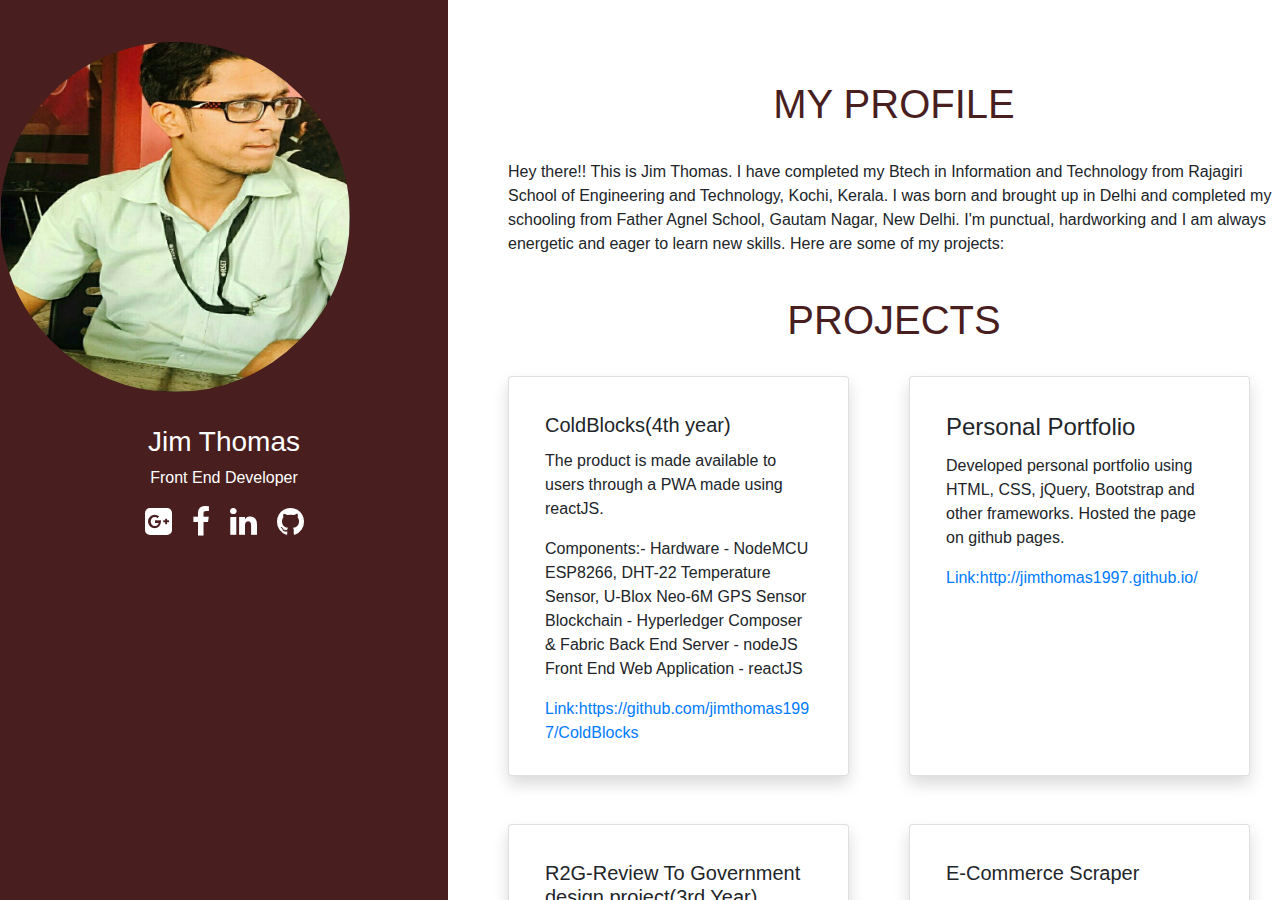
==== index.html @ 87907940 "added readme file" ====
<!DOCTYPE html>
<html>

<head>
	<link rel="stylesheet" href="main.css">
	<meta name="viewport" content="width=device-width, initial-scale=1.0">
	<meta name="keywords" content="Jim Thomas, Jim, Rajagiri, Rajagiri School of Engineering and Technology,
	Front End Developer, Web Scraping, Web Scraping in python, AngularJS, reactJs, Rajagiri Front End Developer,
	Information Technology, Rset, User interface, jmthms833@gmail.com Delhi, New Delhi, Kochi, Kottayam, HTML, CSS, JavaScript">
	<meta name="description" content="Hey! This is Jim Thomas, Front End Developer. I have completed my Engineering from
	Rajagiri School of Engineering and Technology">
	<link href="https://fonts.googleapis.com/css?family=Open+Sans:300,600,700&display=swap" rel="stylesheet">
	<link rel="stylesheet" href="https://maxcdn.bootstrapcdn.com/bootstrap/4.3.1/css/bootstrap.min.css">
	<script src="https://ajax.googleapis.com/ajax/libs/jquery/3.4.1/jquery.min.js"></script>
	<script src="https://cdnjs.cloudflare.com/ajax/libs/popper.js/1.14.7/umd/popper.min.js"></script>
	<script src="https://maxcdn.bootstrapcdn.com/bootstrap/4.3.1/js/bootstrap.min.js"></script>
	<link rel="stylesheet" href="https://cdnjs.cloudflare.com/ajax/libs/font-awesome/4.7.0/css/font-awesome.min.css">
	<link rel="stylesheet" href="https://cdnjs.cloudflare.com/ajax/libs/animate.css/3.5.2/animate.min.css">
	<link href="https://unpkg.com/aos@2.3.1/dist/aos.css" rel="stylesheet">
	<title>Jim Thomas | Front End Developer | Rajagiri</title>
</head>

<body>
	<div class="container">

		<div class="split left ">
			<div class="header-container">
				<img src="jim.jpg" class="section-one--img" />
				<div class="text-container">
					<h3 class="text-white text-center">Jim Thomas</h3>
					<p class="text-white text-center">Front End Developer</p>
				</div>
			</div>
			<div class="left-fixed-icons">
				<a href="mailto:jmthms833@gmail.com" target="_blank"><i style=color:white class="fa fa-2x fa-google-plus-square" data-aos="fade-up" data-aos-delay="300"
					data-aos-offset="-300"></i></a>
				<a href="https://www.facebook.com/profile.php?id=100001721288539" target="_blank"><i style=color:white class="fa fa-2x fa-facebook-f" data-aos="fade-up" data-aos-delay="350"
					data-aos-offset="-300"></i></a>
				<a href="https://www.linkedin.com/in/jim-thomas97/" target="_blank"><i style=color:white class="fa fa-2x fa-linkedin" data-aos="fade-up" data-aos-delay="400"
					data-aos-offset="-300"></i></a>
				<a href="https://github.com/jimthomas1997" target="_blank"><i style=color:white class="fa fa-2x fa-github" data-aos="fade-up" data-aos-delay="450"
					data-aos-offset="-300"></i></a>
			</div>

		</div>




		<div class="split right">

			<section class="section-one">
				<h1>MY PROFILE</h1>
				<br>
				<div class="section-one--para">
					<p>Hey there!! This is Jim Thomas. I have completed my Btech in Information and
						Technology from Rajagiri School of Engineering and Technology, Kochi, Kerala.
						I was born and brought up in Delhi and completed my schooling from Father Agnel School, Gautam
						Nagar, New Delhi. I'm punctual, hardworking and I am always energetic and eager to learn new skills.
						Here are some of my projects:
					</p>
				</div><br>
				<h1>PROJECTS</h1><br>
				<div class="row">

					<div class="col-sm-6">
						<div class="card shadow p-3 mb-5 bg-white rounded ">
							<div class="card-body">
								<h5 class="card-title">ColdBlocks(4th year)</h5>
								<p class="card-text">
									The product is made available to users through a PWA made using reactJS.</p>
								<p>Components:- Hardware - NodeMCU ESP8266, DHT-22 Temperature Sensor, U-Blox Neo-6M GPS Sensor
									Blockchain - Hyperledger Composer & Fabric
									Back End Server - nodeJS
									Front End Web Application - reactJS</p>	
								<a href="https://github.com/jimthomas1997/ColdBlocks">Link:https://github.com/jimthomas1997/ColdBlocks</a>
							</div>
						</div>
					</div>

					<div class="col-sm-6">
						<div class="card shadow p-3 mb-5 bg-white rounded">
							<div class="card-body">
								<h4 class="card-title">Personal Portfolio</h4>
								<p class="card-text">Developed personal portfolio using HTML, CSS, jQuery, Bootstrap and
									other frameworks. Hosted the page on github pages.</p>
									<a href="http://jimthomas1997.github.io/">Link:http://jimthomas1997.github.io/</a>
							</div>
						</div>
					</div>

					<div class="col-sm-6">
						<div class="card shadow p-3 mb-5 bg-white rounded">
							<div class="card-body">
								<h5 class="card-title">R2G-Review To Government design project(3rd Year)</h5>
								<p class="card-text">R2G is a review analysis project that scrapes reviews using scrapy
									and then analyses them using VADER. Reviews were scraped from consumer forum
									websites. Plotting of results was done using matplotlib. </p>
								
							</div>
						</div>
					</div>

					<div class="col-sm-6">
						<div class="card shadow p-3 mb-5 bg-white rounded">
							<div class="card-body">
								<h5 class="card-title">E-Commerce Scraper</h5>
								<p class="card-text">Python program to scrape out information from 
									flipkart/olx using BeautifulSoup and requests. </p>
								<h6> To install:</h6>
								<p>pip install beautifulsoup4,
								pip install requests</p>
								<a href="https://github.com/jimthomas1997/ecommerce-scrapper">Link:https://github.com/jimthomas1997/ecommerce-scrapper</a>
							</div>
						</div>
					</div>
				</div>

			</section>

			<section class="section-two">

				<h1>EDUCATION</h1>
				<div class="row">
					<div class="col-sm-6">
						<div class="card">
							<div class="card-body">
								<h3 class="card-title">Btech in Information Technology(KTU)</h3>
								<h5 style=font-weight:normal class="card-text">Rajagiri School of Engineering and
									Technology, Kakkanad, Kochi</h5>
								<h5 style=font-weight:normal class="card-text">CGPA: 8.39</h5>

							</div>
						</div>
					</div>
				</div>
				<div class="row">
					<div class="col-sm-6 offset-xl-6">
						<div class="card">
							<div class="card-body">
								<h3 class="card-title">XII (CBSE)</h3>
								<h5 style=font-weight:normal class="card-text">Father Agnel School, Gautam Nagar, New
									Delhi
								</h5>
								<h5 style=font-weight:normal class="card-text">Percentage: 83.6</h5>

							</div>
						</div>
					</div>
				</div>

				<div class="row">
					<div class="col-sm-6">
						<div class="card">
							<div class="card-body">
								<h3 class="card-title">X (CBSE)</h3>
								<h5 style=font-weight:normal class="card-text">Father Agnel School, Gautam Nagar, New
									Delhi
								</h5>
								<h5 style=font-weight:normal class="card-text">CGPA: 8.4</h5>

							</div>
						</div>
					</div>
				</div>

			</section>

			<section class="section-three">
				<h1>SKILLS</h1><br>
				<p><b>Technical Skills: </b>C++, C, C#, Java, AngularJs, reactJs Python,javascript,PL-SQL, HTML5, CSS,jQuery,Bootstrap, Assembly
					Language 8085/8051</p>
				<p><b>Operating System: </b>Windows, Ubuntu</p>
				<p><b>Software: </b>CISCO packet tracer, star UML, KEIL-IDE</p>
			</section>


			<section class="section-four">
				<h1>CO-CURRICULAR</h1><br>
				<p>1st prize for UI/UX in mini hackathon(2018)</p>
				<p>2nd position in coding competition CODE-ERA by CSI</p>
				<p>Volunteered for Joshtalks@Kochi,2017</p> 
				<p>Volunteered for ICFOSS Fest,2018</p>
				<p>3rd year IT branch Representative</p>
				<p>Member of the Finance Ministry of Father Agnel School, Delhi(2016 batch)</p>
				<p>Completed <b>NPTEL</b> Online Certification course on <b>BIG DATA COMPUTING</b> with a
					consolidated score of 74 %.</p>
				<br><br> <br><br><br><br><br><br><br><br> <br><br><br><br><br><br>
			</section>
		</div>
	</div>
	<script src="https://unpkg.com/aos@2.3.1/dist/aos.js"></script>
	<script>
		AOS.init();
	</script>

</body>

</html>
---- main.css ----
.section-one {
	padding: 60px 0 0 60px;
}

.section-two {
	padding: 120px 0 0 60px;
}

.section-three {
	padding: 120px 0 0 60px;
}

.section-four {
	padding: 120px 0 0 60px;
}

.section-one--img {
	height: 400px;
	width: 400px;
	border-radius: 750px;
	margin-top: 10%;
	margin-left: 30px;
}

h1 {
	/* padding-right: 57px; */
	color:#481E1E;

}

.section-one--para {
	/* margin-right: 20px;
	text-align: justify; */
	display: flex;
	flex-direction: column;
	justify-content: center;
}

.section-one--content_right {
	display: flex;
	flex-direction: column;
	justify-content: center;
}

.left-fixed-icons {
	display: flex;
	flex-direction: row;
	justify-content: center;
}

.left-fixed-icons .fa {
	padding: 0 10px;
	cursor: pointer;
}

h1 {
	text-align: center;
}


.section-one .card {
	height: 400px;
	margin-bottom: 30px;
	margin-right: 30px;
}



.section-two .card {
	text-align: center;
	border: none;
	height: 200px;
	margin-bottom: 30px;
	margin-right: 30px;
	width: 350px;
}




.split {
	height: 100%;
	position: fixed;
	z-index: 1;
	top: 0;
	overflow-x: hidden;
	padding-top: 20px;
}

.left {
	width: 35%;
	left: 0;
	background-color: hsl(0, 42%, 20%);
	overflow-y: hidden;
}

.left h3 {
	padding-top: 10px;
}

.right {
	width: 65%;
	right: 0;
	background-color: white;
}


.item {
	width: 200px;
	height: 200px;
	margin: 50px auto;
	padding-top: 75px;
	background: rgba(255, 85, 0, .7);
	text-align: center;
	color: #4E4C48;
	font-size: 1.5em;
}


@media only screen and (max-width: 1360px) {
	.section-one--img {
		align: center;
		height: 350px;
		width: 350px;
		border-radius: 750px;
		margin: 5% auto;

	}

}

@media (max-width: 767px) {
	.section-one--img {


		height: 150px;
		width: 150px;
		border-radius: 750px;
		/* margin: 5% auto; */

	}

	.header-container{
		display: flex;
		flex-direction: row;
		justify-content: space-around;
	}

	.header-container h3{
		/* height:50%; */
		margin: 0;
	}

	.header-container p{
		/* height: 50%; */
		margin: 0;
	}

	.text-container{
		display: flex;
		flex-direction: column;
		justify-content: center;
		margin: 16px;
	}

	.left {
		position: absolute;
		width: 100%;
		background-color: hsl(0, 42%, 20%);
		height: 50%;


	}

	.right {
		float: none;
		margin-top: 70%;
		width: 100%;
		right: 0;
		background-color: white;
	}

	.right .section-one {

		margin-top: -50px;
		padding-left: 15px;
		padding-right: 15px;

	}

	.section-one .card {
		min-height: 327px;
		margin: 0 0 30px 0 !important;
	}

	.section-one--para {
		padding: 0 0 10px 10px;
		/* margin-right: 60px; */
		text-align: justify;
	}

	h1 {
		/* padding-right: 57px; */
		color:#481E1E;

	}


	.section-two {
		padding-left: 10px
	}

	.section-two .card{
		width:100%;
		text-align: center;
	}


	.section-two h1 {
		padding: 0px
	}

	.section-three {
		padding-left: 0px;
		text-align: center;
	}

	.section-three h1 {
		padding: 0px
	}

	.section-four {
		padding-left: 0px;
		text-align: center;
	}

	

}
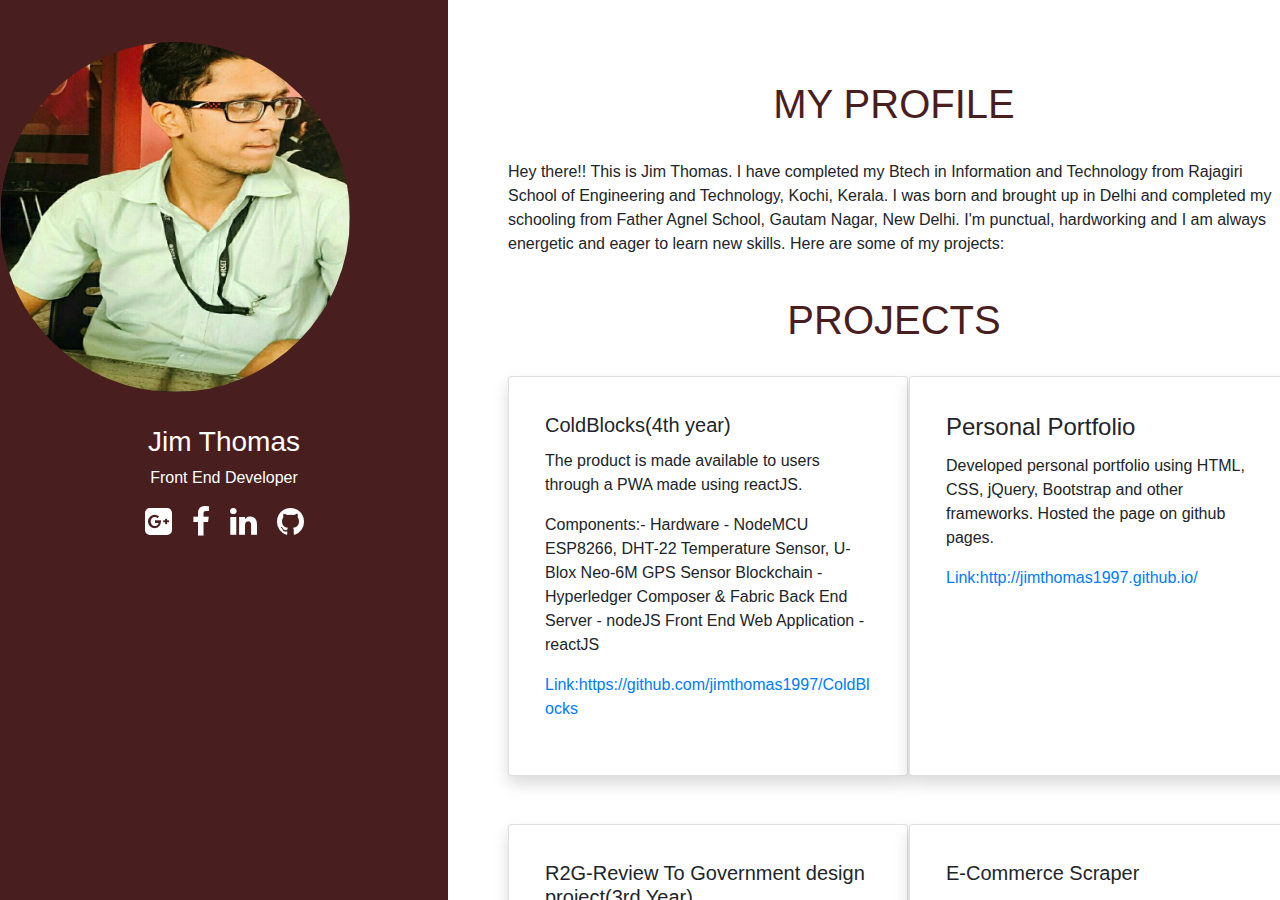
==== commit 381e4f3c: "Education section modified" ====
--- a/index.html
+++ b/index.html
@@ -9,6 +9,7 @@
 	Information Technology, Rset, User interface, jmthms833@gmail.com Delhi, New Delhi, Kochi, Kottayam, HTML, CSS, JavaScript">
 	<meta name="description" content="Hey! This is Jim Thomas, Front End Developer. I have completed my Engineering from
 	Rajagiri School of Engineering and Technology">
+	<meta property="og:image" content="https://user-images.githubusercontent.com/41678679/93890097-997e2180-fd07-11ea-998e-49adaa3a0759.jpg" />
 	<link href="https://fonts.googleapis.com/css?family=Open+Sans:300,600,700&display=swap" rel="stylesheet">
 	<link rel="stylesheet" href="https://maxcdn.bootstrapcdn.com/bootstrap/4.3.1/css/bootstrap.min.css">
 	<script src="https://ajax.googleapis.com/ajax/libs/jquery/3.4.1/jquery.min.js"></script>
@@ -120,7 +121,7 @@
 
 			<section class="section-two">
 
-				<h1>EDUCATION</h1>
+				<!-- <h1>EDUCATION</h1>
 				<div class="row">
 					<div class="col-sm-6">
 						<div class="card">
@@ -162,7 +163,57 @@
 							</div>
 						</div>
 					</div>
-				</div>
+				</div> -->
+				<h1>EDUCATION</h1>
+				<section class="card-list">
+					<article class="card">
+						<header class="card-header">
+							<h3 class="card-title">Btech in Information Technology(KTU)</h3>
+						</header>
+						<div class="card-body">
+								
+								<h5 style=font-weight:normal class="card-text">Rajagiri School of Engineering and
+									Technology, Kakkanad, Kochi</h5>
+								<h5 style=font-weight:normal class="card-text">CGPA: 8.39</h5>
+								</div>
+					  
+					</article>
+			  
+			  
+			  
+					<article class="card">
+						<header class="card-header">
+							<h3 class="card-title">XII (CBSE)</h3>
+						</header>
+							<div class="card-body">
+								
+								<h5 style=font-weight:normal class="card-text">Father Agnel School, Gautam Nagar, New
+									Delhi
+								</h5>
+								<h5 style=font-weight:normal class="card-text">Percentage: 83.6</h5>
+
+							</div>
+					  
+					</article>
+			  
+			  
+			  
+			  
+					<article class="card">
+						<header class="card-header">
+							<h3 class="card-title">X (CBSE)</h3>
+						</header>
+						<div class="card-body">
+							
+							<h5 style=font-weight:normal class="card-text">Father Agnel School, Gautam Nagar, New
+								Delhi
+							</h5>
+							<h5 style=font-weight:normal class="card-text">CGPA: 8.4</h5>
+
+						</div>
+					 
+					</article>
+				</section>
 
 			</section>
 
--- a/main.css
+++ b/main.css
@@ -65,7 +65,7 @@
 }
 
 
-
+/* 
 .section-two .card {
 	text-align: center;
 	border: none;
@@ -73,7 +73,7 @@
 	margin-bottom: 30px;
 	margin-right: 30px;
 	width: 350px;
-}
+} */
 
 
 
@@ -116,6 +116,92 @@
 	font-size: 1.5em;
 }
 
+.card-list {
+    display: flex;
+    padding: 3rem;
+    /* overflow-x: scroll; */
+}
+
+.card-list::-webkit-scrollbar {
+    width: 10px;
+    height: 10px;
+}
+.card-list::-webkit-scrollbar-thumb {
+    background: #201c29;
+    border-radius: 5px;
+    box-shadow: inset 1px 1px 1px hsla(0,0%,100%,.25), inset -2px -2px 2px rgba(0,0,0,.25);
+}
+
+.card-list::-webkit-scrollbar-track {
+    background: linear-gradient(90deg,#201c29,#201c29 1px,#17141d 0,#17141d);
+}
+
+
+.card {
+    height: 350px;
+    width: 400px;
+    min-width: 250px;
+    padding: 1.5rem;
+    border-radius: 16px;
+    background: #17141d;
+    box-shadow: -1rem 0 3rem #000;
+    display: flex;
+    flex-direction: column;
+    transition: .2s;
+    margin: 0;
+    scroll-snap-align: start;
+    clear: both;
+    position: relative;
+}
+
+.card:focus-within~.card, .card:hover~.card {
+    transform: translateX(130px);
+}
+
+.card:hover {
+    transform: translateY(-1rem);
+}
+
+.card:not(:first-child) {
+    margin-left: -130px;
+}
+
+
+.card-header {
+	margin-bottom: auto;
+	height:120px;
+	color:#481E1E
+	
+}
+
+.card-header p {
+    font-size: 14px;
+    margin: 0 0 1rem;
+    color: #7a7a8c;
+}
+
+.card-header h2 {
+    font-size: 20px;
+    margin: .25rem 0 auto;
+    text-decoration: none;
+    color: inherit;
+    border: 0;
+    display: inline-block;
+    cursor: pointer;
+}
+
+.card-header h2:hover {
+    background: linear-gradient(90deg,#ff8a00,#e52e71);
+    text-shadow: none;
+    -webkit-text-fill-color: transparent;
+    -webkit-background-clip: text;
+    background-clip: text;
+}
+
+
+
+
+
 
 @media only screen and (max-width: 1360px) {
 	.section-one--img {
@@ -212,7 +298,16 @@
 
 	.section-two .card{
 		width:100%;
-		text-align: center;
+		
+	}
+	.section-two .card h3{
+		font-size:20px;
+		
+	}
+	.section-two .card .card-body h5{
+		font-size:17px;
+
+		
 	}
 
 
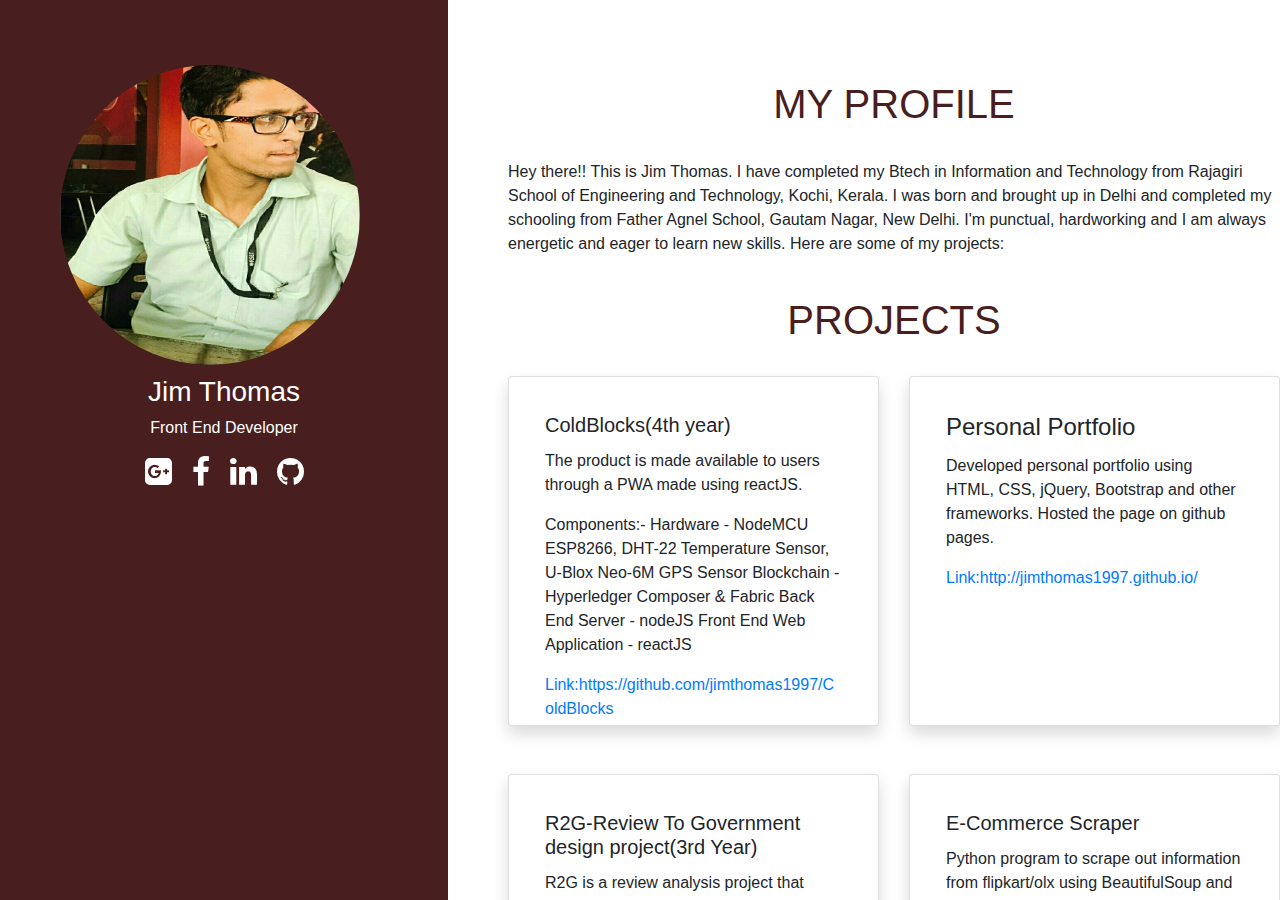
==== commit afd0303d: "meta added" ====
--- a/index.html
+++ b/index.html
@@ -2,126 +2,115 @@
 <html>
 
 <head>
-	<link rel="stylesheet" href="main.css">
-	<meta name="viewport" content="width=device-width, initial-scale=1.0">
-	<meta name="keywords" content="Jim Thomas, Jim, Rajagiri, Rajagiri School of Engineering and Technology,
+    <link rel="stylesheet" href="main.css">
+    <meta name="viewport" content="width=device-width, initial-scale=1.0">
+    <meta name="keywords" content="Jim Thomas, Jim, Engineer, Software Engineer, Engineering, Developer, India, kerala Rajagiri, Rajagiri School of Engineering and Technology,
 	Front End Developer, Web Scraping, Web Scraping in python, AngularJS, reactJs, Rajagiri Front End Developer,
-	Information Technology, Rset, User interface, jmthms833@gmail.com Delhi, New Delhi, Kochi, Kottayam, HTML, CSS, JavaScript">
-	<meta name="description" content="Hey! This is Jim Thomas, Front End Developer. I have completed my Engineering from
+	Information Technology, Rset, User interface, jmthms833@gmail.com Delhi, New Delhi, kochi, kottayam, HTML, CSS, JavaScript">
+    <meta name="description" content="Hey! This is Jim Thomas, Front End Developer. I have completed my Engineering from
 	Rajagiri School of Engineering and Technology">
-	<meta property="og:image" content="https://user-images.githubusercontent.com/41678679/93890097-997e2180-fd07-11ea-998e-49adaa3a0759.jpg" />
-	<link href="https://fonts.googleapis.com/css?family=Open+Sans:300,600,700&display=swap" rel="stylesheet">
-	<link rel="stylesheet" href="https://maxcdn.bootstrapcdn.com/bootstrap/4.3.1/css/bootstrap.min.css">
-	<script src="https://ajax.googleapis.com/ajax/libs/jquery/3.4.1/jquery.min.js"></script>
-	<script src="https://cdnjs.cloudflare.com/ajax/libs/popper.js/1.14.7/umd/popper.min.js"></script>
-	<script src="https://maxcdn.bootstrapcdn.com/bootstrap/4.3.1/js/bootstrap.min.js"></script>
-	<link rel="stylesheet" href="https://cdnjs.cloudflare.com/ajax/libs/font-awesome/4.7.0/css/font-awesome.min.css">
-	<link rel="stylesheet" href="https://cdnjs.cloudflare.com/ajax/libs/animate.css/3.5.2/animate.min.css">
-	<link href="https://unpkg.com/aos@2.3.1/dist/aos.css" rel="stylesheet">
-	<title>Jim Thomas | Front End Developer | Rajagiri</title>
+    <meta property="og:image" content="https://user-images.githubusercontent.com/41678679/93890097-997e2180-fd07-11ea-998e-49adaa3a0759.jpg" />
+    <link href="https://fonts.googleapis.com/css?family=Open+Sans:300,600,700&display=swap" rel="stylesheet">
+    <link rel="stylesheet" href="https://maxcdn.bootstrapcdn.com/bootstrap/4.3.1/css/bootstrap.min.css">
+    <script src="https://ajax.googleapis.com/ajax/libs/jquery/3.4.1/jquery.min.js"></script>
+    <script src="https://cdnjs.cloudflare.com/ajax/libs/popper.js/1.14.7/umd/popper.min.js"></script>
+    <script src="https://maxcdn.bootstrapcdn.com/bootstrap/4.3.1/js/bootstrap.min.js"></script>
+    <link rel="stylesheet" href="https://cdnjs.cloudflare.com/ajax/libs/font-awesome/4.7.0/css/font-awesome.min.css">
+    <link rel="stylesheet" href="https://cdnjs.cloudflare.com/ajax/libs/animate.css/3.5.2/animate.min.css">
+    <link href="https://unpkg.com/aos@2.3.1/dist/aos.css" rel="stylesheet">
+    <title>Jim Thomas | Front End Developer | Rajagiri</title>
 </head>
 
 <body>
-	<div class="container">
-
-		<div class="split left ">
-			<div class="header-container">
-				<img src="jim.jpg" class="section-one--img" />
-				<div class="text-container">
-					<h3 class="text-white text-center">Jim Thomas</h3>
-					<p class="text-white text-center">Front End Developer</p>
-				</div>
-			</div>
-			<div class="left-fixed-icons">
-				<a href="mailto:jmthms833@gmail.com" target="_blank"><i style=color:white class="fa fa-2x fa-google-plus-square" data-aos="fade-up" data-aos-delay="300"
-					data-aos-offset="-300"></i></a>
-				<a href="https://www.facebook.com/profile.php?id=100001721288539" target="_blank"><i style=color:white class="fa fa-2x fa-facebook-f" data-aos="fade-up" data-aos-delay="350"
-					data-aos-offset="-300"></i></a>
-				<a href="https://www.linkedin.com/in/jim-thomas97/" target="_blank"><i style=color:white class="fa fa-2x fa-linkedin" data-aos="fade-up" data-aos-delay="400"
-					data-aos-offset="-300"></i></a>
-				<a href="https://github.com/jimthomas1997" target="_blank"><i style=color:white class="fa fa-2x fa-github" data-aos="fade-up" data-aos-delay="450"
-					data-aos-offset="-300"></i></a>
-			</div>
-
-		</div>
-
-
-
-
-		<div class="split right">
-
-			<section class="section-one">
-				<h1>MY PROFILE</h1>
-				<br>
-				<div class="section-one--para">
-					<p>Hey there!! This is Jim Thomas. I have completed my Btech in Information and
-						Technology from Rajagiri School of Engineering and Technology, Kochi, Kerala.
-						I was born and brought up in Delhi and completed my schooling from Father Agnel School, Gautam
-						Nagar, New Delhi. I'm punctual, hardworking and I am always energetic and eager to learn new skills.
-						Here are some of my projects:
-					</p>
-				</div><br>
-				<h1>PROJECTS</h1><br>
-				<div class="row">
-
-					<div class="col-sm-6">
-						<div class="card shadow p-3 mb-5 bg-white rounded ">
-							<div class="card-body">
-								<h5 class="card-title">ColdBlocks(4th year)</h5>
-								<p class="card-text">
-									The product is made available to users through a PWA made using reactJS.</p>
-								<p>Components:- Hardware - NodeMCU ESP8266, DHT-22 Temperature Sensor, U-Blox Neo-6M GPS Sensor
-									Blockchain - Hyperledger Composer & Fabric
-									Back End Server - nodeJS
-									Front End Web Application - reactJS</p>	
-								<a href="https://github.com/jimthomas1997/ColdBlocks">Link:https://github.com/jimthomas1997/ColdBlocks</a>
-							</div>
-						</div>
-					</div>
-
-					<div class="col-sm-6">
-						<div class="card shadow p-3 mb-5 bg-white rounded">
-							<div class="card-body">
-								<h4 class="card-title">Personal Portfolio</h4>
-								<p class="card-text">Developed personal portfolio using HTML, CSS, jQuery, Bootstrap and
-									other frameworks. Hosted the page on github pages.</p>
-									<a href="http://jimthomas1997.github.io/">Link:http://jimthomas1997.github.io/</a>
-							</div>
-						</div>
-					</div>
-
-					<div class="col-sm-6">
-						<div class="card shadow p-3 mb-5 bg-white rounded">
-							<div class="card-body">
-								<h5 class="card-title">R2G-Review To Government design project(3rd Year)</h5>
-								<p class="card-text">R2G is a review analysis project that scrapes reviews using scrapy
-									and then analyses them using VADER. Reviews were scraped from consumer forum
-									websites. Plotting of results was done using matplotlib. </p>
-								
-							</div>
-						</div>
-					</div>
-
-					<div class="col-sm-6">
-						<div class="card shadow p-3 mb-5 bg-white rounded">
-							<div class="card-body">
-								<h5 class="card-title">E-Commerce Scraper</h5>
-								<p class="card-text">Python program to scrape out information from 
-									flipkart/olx using BeautifulSoup and requests. </p>
-								<h6> To install:</h6>
-								<p>pip install beautifulsoup4,
-								pip install requests</p>
-								<a href="https://github.com/jimthomas1997/ecommerce-scrapper">Link:https://github.com/jimthomas1997/ecommerce-scrapper</a>
-							</div>
-						</div>
-					</div>
-				</div>
-
-			</section>
-
-			<section class="section-two">
-
-				<!-- <h1>EDUCATION</h1>
+    <div class="container">
+
+        <div class="split left ">
+            <div class="header-container">
+                <img src="jim.jpg" class="section-one--img" />
+                <div class="text-container">
+                    <h3 class="text-white text-center">Jim Thomas</h3>
+                    <p class="text-white text-center">Front End Developer</p>
+                </div>
+            </div>
+            <div class="left-fixed-icons">
+                <a href="mailto:jmthms833@gmail.com" target="_blank"><i style=color:white class="fa fa-2x fa-google-plus-square" data-aos="fade-up" data-aos-delay="300"
+					data-aos-offset="-300"></i></a>
+                <a href="https://www.facebook.com/profile.php?id=100001721288539" target="_blank"><i style=color:white class="fa fa-2x fa-facebook-f" data-aos="fade-up" data-aos-delay="350"
+					data-aos-offset="-300"></i></a>
+                <a href="https://www.linkedin.com/in/jim-thomas97/" target="_blank"><i style=color:white class="fa fa-2x fa-linkedin" data-aos="fade-up" data-aos-delay="400"
+					data-aos-offset="-300"></i></a>
+                <a href="https://github.com/jimthomas1997" target="_blank"><i style=color:white class="fa fa-2x fa-github" data-aos="fade-up" data-aos-delay="450"
+					data-aos-offset="-300"></i></a>
+            </div>
+
+        </div>
+
+
+
+
+        <div class="split right">
+
+            <section class="section-one">
+                <h1>MY PROFILE</h1>
+                <br>
+                <div class="section-one--para">
+                    <p>Hey there!! This is Jim Thomas. I have completed my Btech in Information and Technology from Rajagiri School of Engineering and Technology, Kochi, Kerala. I was born and brought up in Delhi and completed my schooling from Father Agnel
+                        School, Gautam Nagar, New Delhi. I'm punctual, hardworking and I am always energetic and eager to learn new skills. Here are some of my projects:
+                    </p>
+                </div><br>
+                <h1>PROJECTS</h1><br>
+                <div class="row">
+
+                    <div class="col-sm-6">
+                        <div class="card shadow p-3 mb-5 bg-white rounded ">
+                            <div class="card-body">
+                                <h5 class="card-title">ColdBlocks(4th year)</h5>
+                                <p class="card-text">
+                                    The product is made available to users through a PWA made using reactJS.</p>
+                                <p>Components:- Hardware - NodeMCU ESP8266, DHT-22 Temperature Sensor, U-Blox Neo-6M GPS Sensor Blockchain - Hyperledger Composer & Fabric Back End Server - nodeJS Front End Web Application - reactJS</p>
+                                <a href="https://github.com/jimthomas1997/ColdBlocks">Link:https://github.com/jimthomas1997/ColdBlocks</a>
+                            </div>
+                        </div>
+                    </div>
+
+                    <div class="col-sm-6">
+                        <div class="card shadow p-3 mb-5 bg-white rounded">
+                            <div class="card-body">
+                                <h4 class="card-title">Personal Portfolio</h4>
+                                <p class="card-text">Developed personal portfolio using HTML, CSS, jQuery, Bootstrap and other frameworks. Hosted the page on github pages.</p>
+                                <a href="http://jimthomas1997.github.io/">Link:http://jimthomas1997.github.io/</a>
+                            </div>
+                        </div>
+                    </div>
+
+                    <div class="col-sm-6">
+                        <div class="card shadow p-3 mb-5 bg-white rounded">
+                            <div class="card-body">
+                                <h5 class="card-title">R2G-Review To Government design project(3rd Year)</h5>
+                                <p class="card-text">R2G is a review analysis project that scrapes reviews using scrapy and then analyses them using VADER. Reviews were scraped from consumer forum websites. Plotting of results was done using matplotlib. </p>
+
+                            </div>
+                        </div>
+                    </div>
+
+                    <div class="col-sm-6">
+                        <div class="card shadow p-3 mb-5 bg-white rounded">
+                            <div class="card-body">
+                                <h5 class="card-title">E-Commerce Scraper</h5>
+                                <p class="card-text">Python program to scrape out information from flipkart/olx using BeautifulSoup and requests. </p>
+                                <h6> To install:</h6>
+                                <p>pip install beautifulsoup4, pip install requests</p>
+                                <a href="https://github.com/jimthomas1997/ecommerce-scrapper">Link:https://github.com/jimthomas1997/ecommerce-scrapper</a>
+                            </div>
+                        </div>
+                    </div>
+                </div>
+
+            </section>
+
+            <section class="section-two">
+
+                <!-- <h1>EDUCATION</h1>
 				<div class="row">
 					<div class="col-sm-6">
 						<div class="card">
@@ -164,86 +153,81 @@
 						</div>
 					</div>
 				</div> -->
-				<h1>EDUCATION</h1>
-				<section class="card-list">
-					<article class="card">
-						<header class="card-header">
-							<h3 class="card-title">Btech in Information Technology(KTU)</h3>
-						</header>
-						<div class="card-body">
-								
-								<h5 style=font-weight:normal class="card-text">Rajagiri School of Engineering and
-									Technology, Kakkanad, Kochi</h5>
-								<h5 style=font-weight:normal class="card-text">CGPA: 8.39</h5>
-								</div>
-					  
-					</article>
-			  
-			  
-			  
-					<article class="card">
-						<header class="card-header">
-							<h3 class="card-title">XII (CBSE)</h3>
-						</header>
-							<div class="card-body">
-								
-								<h5 style=font-weight:normal class="card-text">Father Agnel School, Gautam Nagar, New
-									Delhi
-								</h5>
-								<h5 style=font-weight:normal class="card-text">Percentage: 83.6</h5>
-
-							</div>
-					  
-					</article>
-			  
-			  
-			  
-			  
-					<article class="card">
-						<header class="card-header">
-							<h3 class="card-title">X (CBSE)</h3>
-						</header>
-						<div class="card-body">
-							
-							<h5 style=font-weight:normal class="card-text">Father Agnel School, Gautam Nagar, New
-								Delhi
-							</h5>
-							<h5 style=font-weight:normal class="card-text">CGPA: 8.4</h5>
-
-						</div>
-					 
-					</article>
-				</section>
-
-			</section>
-
-			<section class="section-three">
-				<h1>SKILLS</h1><br>
-				<p><b>Technical Skills: </b>C++, C, C#, Java, AngularJs, reactJs Python,javascript,PL-SQL, HTML5, CSS,jQuery,Bootstrap, Assembly
-					Language 8085/8051</p>
-				<p><b>Operating System: </b>Windows, Ubuntu</p>
-				<p><b>Software: </b>CISCO packet tracer, star UML, KEIL-IDE</p>
-			</section>
-
-
-			<section class="section-four">
-				<h1>CO-CURRICULAR</h1><br>
-				<p>1st prize for UI/UX in mini hackathon(2018)</p>
-				<p>2nd position in coding competition CODE-ERA by CSI</p>
-				<p>Volunteered for Joshtalks@Kochi,2017</p> 
-				<p>Volunteered for ICFOSS Fest,2018</p>
-				<p>3rd year IT branch Representative</p>
-				<p>Member of the Finance Ministry of Father Agnel School, Delhi(2016 batch)</p>
-				<p>Completed <b>NPTEL</b> Online Certification course on <b>BIG DATA COMPUTING</b> with a
-					consolidated score of 74 %.</p>
-				<br><br> <br><br><br><br><br><br><br><br> <br><br><br><br><br><br>
-			</section>
-		</div>
-	</div>
-	<script src="https://unpkg.com/aos@2.3.1/dist/aos.js"></script>
-	<script>
-		AOS.init();
-	</script>
+                <h1>EDUCATION</h1>
+                <section class="card-list">
+                    <article class="card">
+                        <header class="card-header">
+                            <h3 class="card-title">Btech in Information Technology (KTU)</h3>
+                        </header>
+                        <div class="card-body">
+
+                            <h5 style=font-weight:normal class="card-text">Rajagiri School of Engineering and Technology, Kakkanad, Kochi</h5>
+                            <h5 style=font-weight:normal class="card-text">CGPA: 8.39</h5>
+                        </div>
+
+                    </article>
+
+
+
+                    <article class="card">
+                        <header class="card-header">
+                            <h3 class="card-title">XII (CBSE)</h3>
+                        </header>
+                        <div class="card-body">
+
+                            <h5 style=font-weight:normal class="card-text">Father Agnel School, Gautam Nagar, New Delhi
+                            </h5>
+                            <h5 style=font-weight:normal class="card-text">Percentage: 83.6</h5>
+
+                        </div>
+
+                    </article>
+
+
+
+
+                    <article class="card">
+                        <header class="card-header">
+                            <h3 class="card-title">X (CBSE)</h3>
+                        </header>
+                        <div class="card-body">
+
+                            <h5 style=font-weight:normal class="card-text">Father Agnel School, Gautam Nagar, New Delhi
+                            </h5>
+                            <h5 style=font-weight:normal class="card-text">CGPA: 8.4</h5>
+
+                        </div>
+
+                    </article>
+                </section>
+
+            </section>
+
+            <section class="section-three">
+                <h1>SKILLS</h1><br>
+                <p><b>Technical Skills: </b>C++, C, C#, Java, AngularJs, reactJs Python,javascript,PL-SQL, HTML5, CSS,jQuery,Bootstrap, Assembly Language 8085/8051</p>
+                <p><b>Operating System: </b>Windows, Ubuntu</p>
+                <p><b>Software: </b>CISCO packet tracer, star UML, KEIL-IDE</p>
+            </section>
+
+
+            <section class="section-four">
+                <h1>CO-CURRICULAR</h1><br>
+                <p>1st prize for UI/UX in mini hackathon(2018)</p>
+                <p>2nd position in coding competition CODE-ERA by CSI</p>
+                <p>Volunteered for Joshtalks@Kochi,2017</p>
+                <p>Volunteered for ICFOSS Fest,2018</p>
+                <p>3rd year IT branch Representative</p>
+                <p>Member of the Finance Ministry of Father Agnel School, Delhi(2016 batch)</p>
+                <p>Completed <b>NPTEL</b> Online Certification course on <b>BIG DATA COMPUTING</b> with a consolidated score of 74 %.</p>
+                <br><br> <br><br><br><br><br><br><br><br> <br><br><br><br><br><br>
+            </section>
+        </div>
+    </div>
+    <script src="https://unpkg.com/aos@2.3.1/dist/aos.js"></script>
+    <script>
+        AOS.init();
+    </script>
 
 </body>
 
--- a/main.css
+++ b/main.css
@@ -1,67 +1,65 @@
 .section-one {
-	padding: 60px 0 0 60px;
+    padding: 60px 0 0 60px;
 }
 
 .section-two {
-	padding: 120px 0 0 60px;
+    padding: 120px 0 0 60px;
 }
 
 .section-three {
-	padding: 120px 0 0 60px;
+    padding: 120px 0 0 60px;
 }
 
 .section-four {
-	padding: 120px 0 0 60px;
+    padding: 120px 0 0 60px;
 }
 
 .section-one--img {
-	height: 400px;
-	width: 400px;
-	border-radius: 750px;
-	margin-top: 10%;
-	margin-left: 30px;
+    height: 400px;
+    width: 400px;
+    border-radius: 750px;
+    margin-top: 10%;
+    margin-left: 35px;
 }
 
 h1 {
-	/* padding-right: 57px; */
-	color:#481E1E;
-
+    /* padding-right: 57px; */
+    color: #481E1E;
 }
 
 .section-one--para {
-	/* margin-right: 20px;
+    /* margin-right: 20px;
 	text-align: justify; */
-	display: flex;
-	flex-direction: column;
-	justify-content: center;
+    display: flex;
+    flex-direction: column;
+    justify-content: center;
 }
 
 .section-one--content_right {
-	display: flex;
-	flex-direction: column;
-	justify-content: center;
+    display: flex;
+    flex-direction: column;
+    justify-content: center;
 }
 
 .left-fixed-icons {
-	display: flex;
-	flex-direction: row;
-	justify-content: center;
+    display: flex;
+    flex-direction: row;
+    justify-content: center;
 }
 
 .left-fixed-icons .fa {
-	padding: 0 10px;
-	cursor: pointer;
+    padding: 0 10px;
+    cursor: pointer;
 }
 
 h1 {
-	text-align: center;
-}
-
+    text-align: center;
+}
 
 .section-one .card {
-	height: 400px;
-	margin-bottom: 30px;
-	margin-right: 30px;
+    height: 400px;
+    margin-bottom: 30px;
+    margin-right: 30px;
 }
 
 
@@ -75,45 +73,41 @@
 	width: 350px;
 } */
 
-
-
-
 .split {
-	height: 100%;
-	position: fixed;
-	z-index: 1;
-	top: 0;
-	overflow-x: hidden;
-	padding-top: 20px;
+    height: 100%;
+    position: fixed;
+    z-index: 1;
+    top: 0;
+    overflow-x: hidden;
+    padding-top: 20px;
 }
 
 .left {
-	width: 35%;
-	left: 0;
-	background-color: hsl(0, 42%, 20%);
-	overflow-y: hidden;
+    width: 35%;
+    left: 0;
+    background-color: hsl(0, 42%, 20%);
+    overflow-y: hidden;
 }
 
 .left h3 {
-	padding-top: 10px;
+    padding-top: 10px;
 }
 
 .right {
-	width: 65%;
-	right: 0;
-	background-color: white;
-}
-
+    width: 65%;
+    right: 0;
+    background-color: white;
+}
 
 .item {
-	width: 200px;
-	height: 200px;
-	margin: 50px auto;
-	padding-top: 75px;
-	background: rgba(255, 85, 0, .7);
-	text-align: center;
-	color: #4E4C48;
-	font-size: 1.5em;
+    width: 200px;
+    height: 200px;
+    margin: 50px auto;
+    padding-top: 75px;
+    background: rgba(255, 85, 0, .7);
+    text-align: center;
+    color: #4E4C48;
+    font-size: 1.5em;
 }
 
 .card-list {
@@ -126,16 +120,16 @@
     width: 10px;
     height: 10px;
 }
+
 .card-list::-webkit-scrollbar-thumb {
     background: #201c29;
     border-radius: 5px;
-    box-shadow: inset 1px 1px 1px hsla(0,0%,100%,.25), inset -2px -2px 2px rgba(0,0,0,.25);
+    box-shadow: inset 1px 1px 1px hsla(0, 0%, 100%, .25), inset -2px -2px 2px rgba(0, 0, 0, .25);
 }
 
 .card-list::-webkit-scrollbar-track {
-    background: linear-gradient(90deg,#201c29,#201c29 1px,#17141d 0,#17141d);
-}
-
+    background: linear-gradient(90deg, #201c29, #201c29 1px, #17141d 0, #17141d);
+}
 
 .card {
     height: 350px;
@@ -154,7 +148,8 @@
     position: relative;
 }
 
-.card:focus-within~.card, .card:hover~.card {
+.card:focus-within~.card,
+.card:hover~.card {
     transform: translateX(130px);
 }
 
@@ -166,12 +161,10 @@
     margin-left: -130px;
 }
 
-
 .card-header {
-	margin-bottom: auto;
-	height:120px;
-	color:#481E1E
-	
+    margin-bottom: auto;
+    height: 120px;
+    color: #481E1E
 }
 
 .card-header p {
@@ -191,144 +184,164 @@
 }
 
 .card-header h2:hover {
-    background: linear-gradient(90deg,#ff8a00,#e52e71);
+    background: linear-gradient(90deg, #ff8a00, #e52e71);
     text-shadow: none;
     -webkit-text-fill-color: transparent;
     -webkit-background-clip: text;
     background-clip: text;
 }
 
-
-
-
-
-
 @media only screen and (max-width: 1360px) {
-	.section-one--img {
-		align: center;
-		height: 350px;
-		width: 350px;
-		border-radius: 750px;
-		margin: 5% auto;
-
-	}
-
+    .section-one--img {
+        margin-left: 60px;
+        height: 350px;
+        width: 350px;
+        border-radius: 750px;
+    }
+    .section-two .card .card-header .card-title {
+        font-size: 20px;
+        text-align: left;
+    }
+}
+
+@media only screen and (max-width: 1305px) {
+    .section-one--img {
+        margin-left: 60px;
+        height: 300px;
+        width: 300px;
+    }
+    .section-one .row .card {
+        height: 350px;
+        width: 100%;
+    }
+    .section-two .card .card-header .card-title {
+        font-size: 20px;
+        text-align: left;
+    }
+}
+
+@media only screen and (max-width: 1226px) {
+    .section-one--img {
+        margin-left: 60px;
+        height: 250px;
+        width: 250px;
+    }
+    .section-one .row .card {
+        height: 450px;
+        width: 100%;
+    }
+}
+
+@media only screen and (max-width: 950px) {
+    .section-one--img {
+        margin-left: 60px;
+        height: 200px;
+        width: 200px;
+    }
+    .section-one .row .card {
+        height: 500px;
+        width: 100%;
+    }
+    /* .section-two .card{
+		width:400px;
+	} */
+}
+
+@media only screen and (max-width: 887px) {
+    .section-one .row .card {
+        height: 480px;
+        width: 100%;
+    }
 }
 
 @media (max-width: 767px) {
-	.section-one--img {
-
-
-		height: 150px;
-		width: 150px;
-		border-radius: 750px;
-		/* margin: 5% auto; */
-
-	}
-
-	.header-container{
-		display: flex;
-		flex-direction: row;
-		justify-content: space-around;
-	}
-
-	.header-container h3{
-		/* height:50%; */
-		margin: 0;
-	}
-
-	.header-container p{
-		/* height: 50%; */
-		margin: 0;
-	}
-
-	.text-container{
-		display: flex;
-		flex-direction: column;
-		justify-content: center;
-		margin: 16px;
-	}
-
-	.left {
-		position: absolute;
-		width: 100%;
-		background-color: hsl(0, 42%, 20%);
-		height: 50%;
-
-
-	}
-
-	.right {
-		float: none;
-		margin-top: 70%;
-		width: 100%;
-		right: 0;
-		background-color: white;
-	}
-
-	.right .section-one {
-
-		margin-top: -50px;
-		padding-left: 15px;
-		padding-right: 15px;
-
-	}
-
-	.section-one .card {
-		min-height: 327px;
-		margin: 0 0 30px 0 !important;
-	}
-
-	.section-one--para {
-		padding: 0 0 10px 10px;
-		/* margin-right: 60px; */
-		text-align: justify;
-	}
-
-	h1 {
-		/* padding-right: 57px; */
-		color:#481E1E;
-
-	}
-
-
-	.section-two {
-		padding-left: 10px
-	}
-
-	.section-two .card{
-		width:100%;
-		
-	}
-	.section-two .card h3{
-		font-size:20px;
-		
-	}
-	.section-two .card .card-body h5{
-		font-size:17px;
-
-		
-	}
-
-
-	.section-two h1 {
-		padding: 0px
-	}
-
-	.section-three {
-		padding-left: 0px;
-		text-align: center;
-	}
-
-	.section-three h1 {
-		padding: 0px
-	}
-
-	.section-four {
-		padding-left: 0px;
-		text-align: center;
-	}
-
-	
-
+    .section-one--img {
+        height: 150px;
+        width: 150px;
+        border-radius: 750px;
+        /* margin: 5% auto; */
+    }
+    .header-container {
+        display: flex;
+        flex-direction: row;
+        justify-content: space-around;
+    }
+    .header-container h3 {
+        /* height:50%; */
+        margin: 0;
+    }
+    .header-container p {
+        /* height: 50%; */
+        margin: 0;
+    }
+    .text-container {
+        display: flex;
+        flex-direction: column;
+        justify-content: center;
+        margin: 16px;
+    }
+    .left {
+        position: absolute;
+        width: 100%;
+        background-color: hsl(0, 42%, 20%);
+        height: 50%;
+    }
+    .right {
+        float: none;
+        margin-top: 70%;
+        width: 100%;
+        right: 0;
+        background-color: white;
+    }
+    .right .section-one {
+        margin-top: -50px;
+        padding-left: 15px;
+        padding-right: 15px;
+    }
+    .section-one .card {
+        min-height: 327px;
+        margin: 0 0 30px 0 !important;
+    }
+    .section-one--para {
+        padding: 0 0 10px 10px;
+        /* margin-right: 60px; */
+        text-align: justify;
+    }
+    h1 {
+        /* padding-right: 57px; */
+        color: #481E1E;
+    }
+    .section-two {
+        padding-left: 10px
+    }
+    .section-two .card {
+        width: 100%;
+    }
+    .section-two .card h3 {
+        font-size: 20px;
+    }
+    .section-two .card .card-header {
+        height: 200px;
+    }
+    .section-two .card .card-header .card-title {
+        font-size: 15px;
+        text-align: left;
+    }
+    .section-two .card .card-body h5 {
+        font-size: 14px;
+    }
+    .section-two h1 {
+        padding: 0px
+    }
+    .section-three {
+        padding-left: 0px;
+        text-align: center;
+    }
+    .section-three h1 {
+        padding: 0px
+    }
+    .section-four {
+        padding-left: 0px;
+        text-align: center;
+    }
 }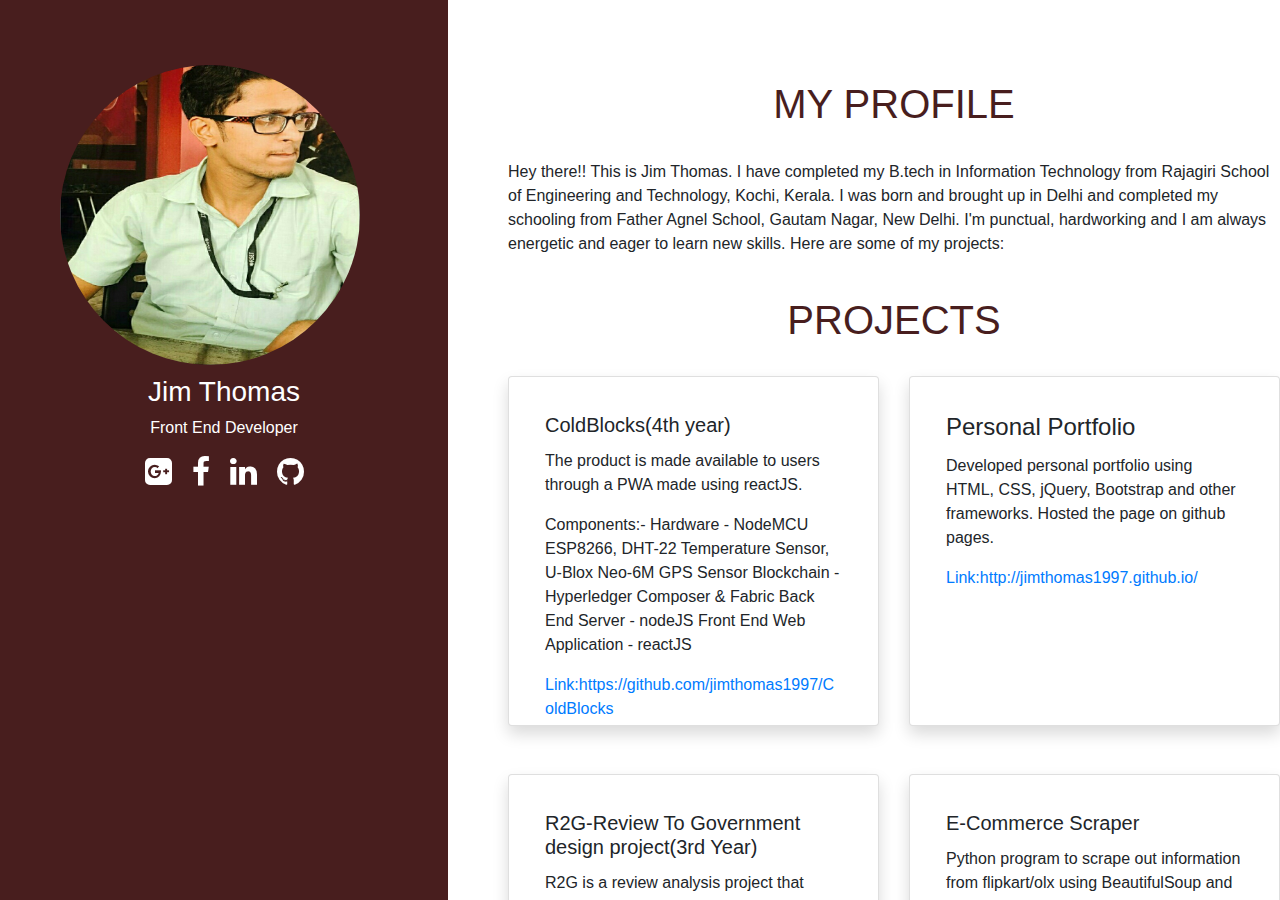
==== commit d04e08d8: "minor change" ====
--- a/index.html
+++ b/index.html
@@ -4,9 +4,10 @@
 <head>
     <link rel="stylesheet" href="main.css">
     <meta name="viewport" content="width=device-width, initial-scale=1.0">
+    <link rel="icon" type="image/png" href="jim-logo.png">
     <meta name="keywords" content="Jim Thomas, Jim, Engineer, Software Engineer, Engineering, Developer, India, kerala Rajagiri, Rajagiri School of Engineering and Technology,
 	Front End Developer, Web Scraping, Web Scraping in python, AngularJS, reactJs, Rajagiri Front End Developer,
-	Information Technology, Rset, User interface, jmthms833@gmail.com Delhi, New Delhi, kochi, kottayam, HTML, CSS, JavaScript">
+	Information Technology, IT, it,  Rset, User interface, jmthms833@gmail.com Delhi, New Delhi, kochi, kottayam, HTML, CSS, JavaScript">
     <meta name="description" content="Hey! This is Jim Thomas, Front End Developer. I have completed my Engineering from
 	Rajagiri School of Engineering and Technology">
     <meta property="og:image" content="https://user-images.githubusercontent.com/41678679/93890097-997e2180-fd07-11ea-998e-49adaa3a0759.jpg" />
@@ -23,94 +24,94 @@
 
 <body>
     <div class="container">
-
-        <div class="split left ">
-            <div class="header-container">
-                <img src="jim.jpg" class="section-one--img" />
-                <div class="text-container">
-                    <h3 class="text-white text-center">Jim Thomas</h3>
-                    <p class="text-white text-center">Front End Developer</p>
-                </div>
-            </div>
-            <div class="left-fixed-icons">
-                <a href="mailto:jmthms833@gmail.com" target="_blank"><i style=color:white class="fa fa-2x fa-google-plus-square" data-aos="fade-up" data-aos-delay="300"
-					data-aos-offset="-300"></i></a>
-                <a href="https://www.facebook.com/profile.php?id=100001721288539" target="_blank"><i style=color:white class="fa fa-2x fa-facebook-f" data-aos="fade-up" data-aos-delay="350"
-					data-aos-offset="-300"></i></a>
-                <a href="https://www.linkedin.com/in/jim-thomas97/" target="_blank"><i style=color:white class="fa fa-2x fa-linkedin" data-aos="fade-up" data-aos-delay="400"
-					data-aos-offset="-300"></i></a>
-                <a href="https://github.com/jimthomas1997" target="_blank"><i style=color:white class="fa fa-2x fa-github" data-aos="fade-up" data-aos-delay="450"
-					data-aos-offset="-300"></i></a>
-            </div>
-
-        </div>
-
-
-
-
-        <div class="split right">
-
-            <section class="section-one">
-                <h1>MY PROFILE</h1>
-                <br>
-                <div class="section-one--para">
-                    <p>Hey there!! This is Jim Thomas. I have completed my Btech in Information and Technology from Rajagiri School of Engineering and Technology, Kochi, Kerala. I was born and brought up in Delhi and completed my schooling from Father Agnel
-                        School, Gautam Nagar, New Delhi. I'm punctual, hardworking and I am always energetic and eager to learn new skills. Here are some of my projects:
-                    </p>
-                </div><br>
-                <h1>PROJECTS</h1><br>
-                <div class="row">
-
-                    <div class="col-sm-6">
-                        <div class="card shadow p-3 mb-5 bg-white rounded ">
-                            <div class="card-body">
-                                <h5 class="card-title">ColdBlocks(4th year)</h5>
-                                <p class="card-text">
-                                    The product is made available to users through a PWA made using reactJS.</p>
-                                <p>Components:- Hardware - NodeMCU ESP8266, DHT-22 Temperature Sensor, U-Blox Neo-6M GPS Sensor Blockchain - Hyperledger Composer & Fabric Back End Server - nodeJS Front End Web Application - reactJS</p>
-                                <a href="https://github.com/jimthomas1997/ColdBlocks">Link:https://github.com/jimthomas1997/ColdBlocks</a>
-                            </div>
-                        </div>
-                    </div>
-
-                    <div class="col-sm-6">
-                        <div class="card shadow p-3 mb-5 bg-white rounded">
-                            <div class="card-body">
-                                <h4 class="card-title">Personal Portfolio</h4>
-                                <p class="card-text">Developed personal portfolio using HTML, CSS, jQuery, Bootstrap and other frameworks. Hosted the page on github pages.</p>
-                                <a href="http://jimthomas1997.github.io/">Link:http://jimthomas1997.github.io/</a>
-                            </div>
-                        </div>
-                    </div>
-
-                    <div class="col-sm-6">
-                        <div class="card shadow p-3 mb-5 bg-white rounded">
-                            <div class="card-body">
-                                <h5 class="card-title">R2G-Review To Government design project(3rd Year)</h5>
-                                <p class="card-text">R2G is a review analysis project that scrapes reviews using scrapy and then analyses them using VADER. Reviews were scraped from consumer forum websites. Plotting of results was done using matplotlib. </p>
-
-                            </div>
-                        </div>
-                    </div>
-
-                    <div class="col-sm-6">
-                        <div class="card shadow p-3 mb-5 bg-white rounded">
-                            <div class="card-body">
-                                <h5 class="card-title">E-Commerce Scraper</h5>
-                                <p class="card-text">Python program to scrape out information from flipkart/olx using BeautifulSoup and requests. </p>
-                                <h6> To install:</h6>
-                                <p>pip install beautifulsoup4, pip install requests</p>
-                                <a href="https://github.com/jimthomas1997/ecommerce-scrapper">Link:https://github.com/jimthomas1997/ecommerce-scrapper</a>
-                            </div>
-                        </div>
+        <div>
+            <div class="split left ">
+                <div class="header-container">
+                    <img src="jim.jpg" class="section-one--img" />
+                    <div class="text-container">
+                        <h3 class="text-white text-center">Jim Thomas</h3>
+                        <p class="text-white text-center">Front End Developer</p>
                     </div>
                 </div>
-
-            </section>
-
-            <section class="section-two">
-
-                <!-- <h1>EDUCATION</h1>
+                <div class="left-fixed-icons">
+                    <a href="mailto:jmthms833@gmail.com" target="_blank"><i style=color:white class="fa fa-2x fa-google-plus-square" data-aos="fade-up" data-aos-delay="300"
+					data-aos-offset="-300"></i></a>
+                    <a href="https://www.facebook.com/profile.php?id=100001721288539" target="_blank"><i style=color:white class="fa fa-2x fa-facebook-f" data-aos="fade-up" data-aos-delay="350"
+					data-aos-offset="-300"></i></a>
+                    <a href="https://www.linkedin.com/in/jim-thomas97/" target="_blank"><i style=color:white class="fa fa-2x fa-linkedin" data-aos="fade-up" data-aos-delay="400"
+					data-aos-offset="-300"></i></a>
+                    <a href="https://github.com/jimthomas1997" target="_blank"><i style=color:white class="fa fa-2x fa-github" data-aos="fade-up" data-aos-delay="450"
+					data-aos-offset="-300"></i></a>
+                </div>
+
+            </div>
+
+
+
+
+            <div class="split right">
+
+                <section class="section-one">
+                    <h1>MY PROFILE</h1>
+                    <br>
+                    <div class="section-one--para">
+                        <p>Hey there!! This is Jim Thomas. I have completed my B.tech in Information Technology from Rajagiri School of Engineering and Technology, Kochi, Kerala. I was born and brought up in Delhi and completed my schooling from Father Agnel
+                            School, Gautam Nagar, New Delhi. I'm punctual, hardworking and I am always energetic and eager to learn new skills. Here are some of my projects:
+                        </p>
+                    </div><br>
+                    <h1>PROJECTS</h1><br>
+                    <div class="row">
+
+                        <div class="col-sm-6">
+                            <div class="card shadow p-3 mb-5 bg-white rounded ">
+                                <div class="card-body">
+                                    <h5 class="card-title">ColdBlocks(4th year)</h5>
+                                    <p class="card-text">
+                                        The product is made available to users through a PWA made using reactJS.</p>
+                                    <p>Components:- Hardware - NodeMCU ESP8266, DHT-22 Temperature Sensor, U-Blox Neo-6M GPS Sensor Blockchain - Hyperledger Composer & Fabric Back End Server - nodeJS Front End Web Application - reactJS</p>
+                                    <a href="https://github.com/jimthomas1997/ColdBlocks">Link:https://github.com/jimthomas1997/ColdBlocks</a>
+                                </div>
+                            </div>
+                        </div>
+
+                        <div class="col-sm-6">
+                            <div class="card shadow p-3 mb-5 bg-white rounded">
+                                <div class="card-body">
+                                    <h4 class="card-title">Personal Portfolio</h4>
+                                    <p class="card-text">Developed personal portfolio using HTML, CSS, jQuery, Bootstrap and other frameworks. Hosted the page on github pages.</p>
+                                    <a href="http://jimthomas1997.github.io/">Link:http://jimthomas1997.github.io/</a>
+                                </div>
+                            </div>
+                        </div>
+
+                        <div class="col-sm-6">
+                            <div class="card shadow p-3 mb-5 bg-white rounded">
+                                <div class="card-body">
+                                    <h5 class="card-title">R2G-Review To Government design project(3rd Year)</h5>
+                                    <p class="card-text">R2G is a review analysis project that scrapes reviews using scrapy and then analyses them using VADER. Reviews were scraped from consumer forum websites. Plotting of results was done using matplotlib. </p>
+
+                                </div>
+                            </div>
+                        </div>
+
+                        <div class="col-sm-6">
+                            <div class="card shadow p-3 mb-5 bg-white rounded">
+                                <div class="card-body">
+                                    <h5 class="card-title">E-Commerce Scraper</h5>
+                                    <p class="card-text">Python program to scrape out information from flipkart/olx using BeautifulSoup and requests. </p>
+                                    <h6> To install:</h6>
+                                    <p>pip install beautifulsoup4, pip install requests</p>
+                                    <a href="https://github.com/jimthomas1997/ecommerce-scrapper">Link:https://github.com/jimthomas1997/ecommerce-scrapper</a>
+                                </div>
+                            </div>
+                        </div>
+                    </div>
+
+                </section>
+
+                <section class="section-two">
+
+                    <!-- <h1>EDUCATION</h1>
 				<div class="row">
 					<div class="col-sm-6">
 						<div class="card">
@@ -153,82 +154,87 @@
 						</div>
 					</div>
 				</div> -->
-                <h1>EDUCATION</h1>
-                <section class="card-list">
-                    <article class="card">
-                        <header class="card-header">
-                            <h3 class="card-title">Btech in Information Technology (KTU)</h3>
-                        </header>
-                        <div class="card-body">
-
-                            <h5 style=font-weight:normal class="card-text">Rajagiri School of Engineering and Technology, Kakkanad, Kochi</h5>
-                            <h5 style=font-weight:normal class="card-text">CGPA: 8.39</h5>
-                        </div>
-
-                    </article>
-
-
-
-                    <article class="card">
-                        <header class="card-header">
-                            <h3 class="card-title">XII (CBSE)</h3>
-                        </header>
-                        <div class="card-body">
-
-                            <h5 style=font-weight:normal class="card-text">Father Agnel School, Gautam Nagar, New Delhi
-                            </h5>
-                            <h5 style=font-weight:normal class="card-text">Percentage: 83.6</h5>
-
-                        </div>
-
-                    </article>
-
-
-
-
-                    <article class="card">
-                        <header class="card-header">
-                            <h3 class="card-title">X (CBSE)</h3>
-                        </header>
-                        <div class="card-body">
-
-                            <h5 style=font-weight:normal class="card-text">Father Agnel School, Gautam Nagar, New Delhi
-                            </h5>
-                            <h5 style=font-weight:normal class="card-text">CGPA: 8.4</h5>
-
-                        </div>
-
-                    </article>
-                </section>
-
-            </section>
-
-            <section class="section-three">
-                <h1>SKILLS</h1><br>
-                <p><b>Technical Skills: </b>C++, C, C#, Java, AngularJs, reactJs Python,javascript,PL-SQL, HTML5, CSS,jQuery,Bootstrap, Assembly Language 8085/8051</p>
-                <p><b>Operating System: </b>Windows, Ubuntu</p>
-                <p><b>Software: </b>CISCO packet tracer, star UML, KEIL-IDE</p>
-            </section>
-
-
-            <section class="section-four">
-                <h1>CO-CURRICULAR</h1><br>
-                <p>1st prize for UI/UX in mini hackathon(2018)</p>
-                <p>2nd position in coding competition CODE-ERA by CSI</p>
-                <p>Volunteered for Joshtalks@Kochi,2017</p>
-                <p>Volunteered for ICFOSS Fest,2018</p>
-                <p>3rd year IT branch Representative</p>
-                <p>Member of the Finance Ministry of Father Agnel School, Delhi(2016 batch)</p>
-                <p>Completed <b>NPTEL</b> Online Certification course on <b>BIG DATA COMPUTING</b> with a consolidated score of 74 %.</p>
-                <br><br> <br><br><br><br><br><br><br><br> <br><br><br><br><br><br>
-            </section>
+                    <h1>EDUCATION</h1>
+                    <section class="card-list">
+                        <article class="card">
+                            <header class="card-header">
+                                <h3 class="card-title">Btech in Information Technology (KTU)</h3>
+                            </header>
+                            <div class="card-body">
+
+                                <h5 style=font-weight:normal class="card-text">Rajagiri School of Engineering and Technology, Kakkanad, Kochi</h5>
+                                <h5 style=font-weight:normal class="card-text">CGPA: 8.39</h5>
+                            </div>
+
+                        </article>
+
+
+
+                        <article class="card">
+                            <header class="card-header">
+                                <h3 class="card-title">XII (CBSE)</h3>
+                            </header>
+                            <div class="card-body">
+
+                                <h5 style=font-weight:normal class="card-text">Father Agnel School, Gautam Nagar, New Delhi
+                                </h5>
+                                <h5 style=font-weight:normal class="card-text">Percentage: 83.6</h5>
+
+                            </div>
+
+                        </article>
+
+
+
+
+                        <article class="card">
+                            <header class="card-header">
+                                <h3 class="card-title">X (CBSE)</h3>
+                            </header>
+                            <div class="card-body">
+
+                                <h5 style=font-weight:normal class="card-text">Father Agnel School, Gautam Nagar, New Delhi
+                                </h5>
+                                <h5 style=font-weight:normal class="card-text">CGPA: 8.4</h5>
+
+                            </div>
+
+                        </article>
+                    </section>
+
+                </section>
+
+                <section class="section-three">
+                    <h1>SKILLS</h1><br>
+                    <p><b>Technical Skills: </b>C++, C, C#, Java, AngularJs, reactJs Python,javascript,PL-SQL, HTML5, CSS,jQuery,Bootstrap, Assembly Language 8085/8051</p>
+                    <p><b>Operating System: </b>Windows, Ubuntu</p>
+                    <p><b>Software: </b>CISCO packet tracer, star UML, KEIL-IDE</p>
+                </section>
+
+
+                <section class="section-four">
+                    <h1>CO-CURRICULAR</h1><br>
+                    <p>1st prize for UI/UX in mini hackathon(2018)</p>
+                    <p>2nd position in coding competition CODE-ERA by CSI</p>
+                    <p>Volunteered for Joshtalks@Kochi,2017</p>
+                    <p>Volunteered for ICFOSS Fest,2018</p>
+                    <p>3rd year IT branch Representative</p>
+                    <p>Member of the Finance Ministry of Father Agnel School, Delhi(2016 batch)</p>
+                    <p>Completed <b>NPTEL</b> Online Certification course on <b>BIG DATA COMPUTING</b> with a consolidated score of 74 %.</p>
+                    <br><br> <br><br><br><br><br><br><br><br> <br><br><br><br><br><br>
+                </section>
+
+            </div>
         </div>
+
     </div>
+
     <script src="https://unpkg.com/aos@2.3.1/dist/aos.js"></script>
     <script>
         AOS.init();
     </script>
 
+
 </body>
 
 </html>